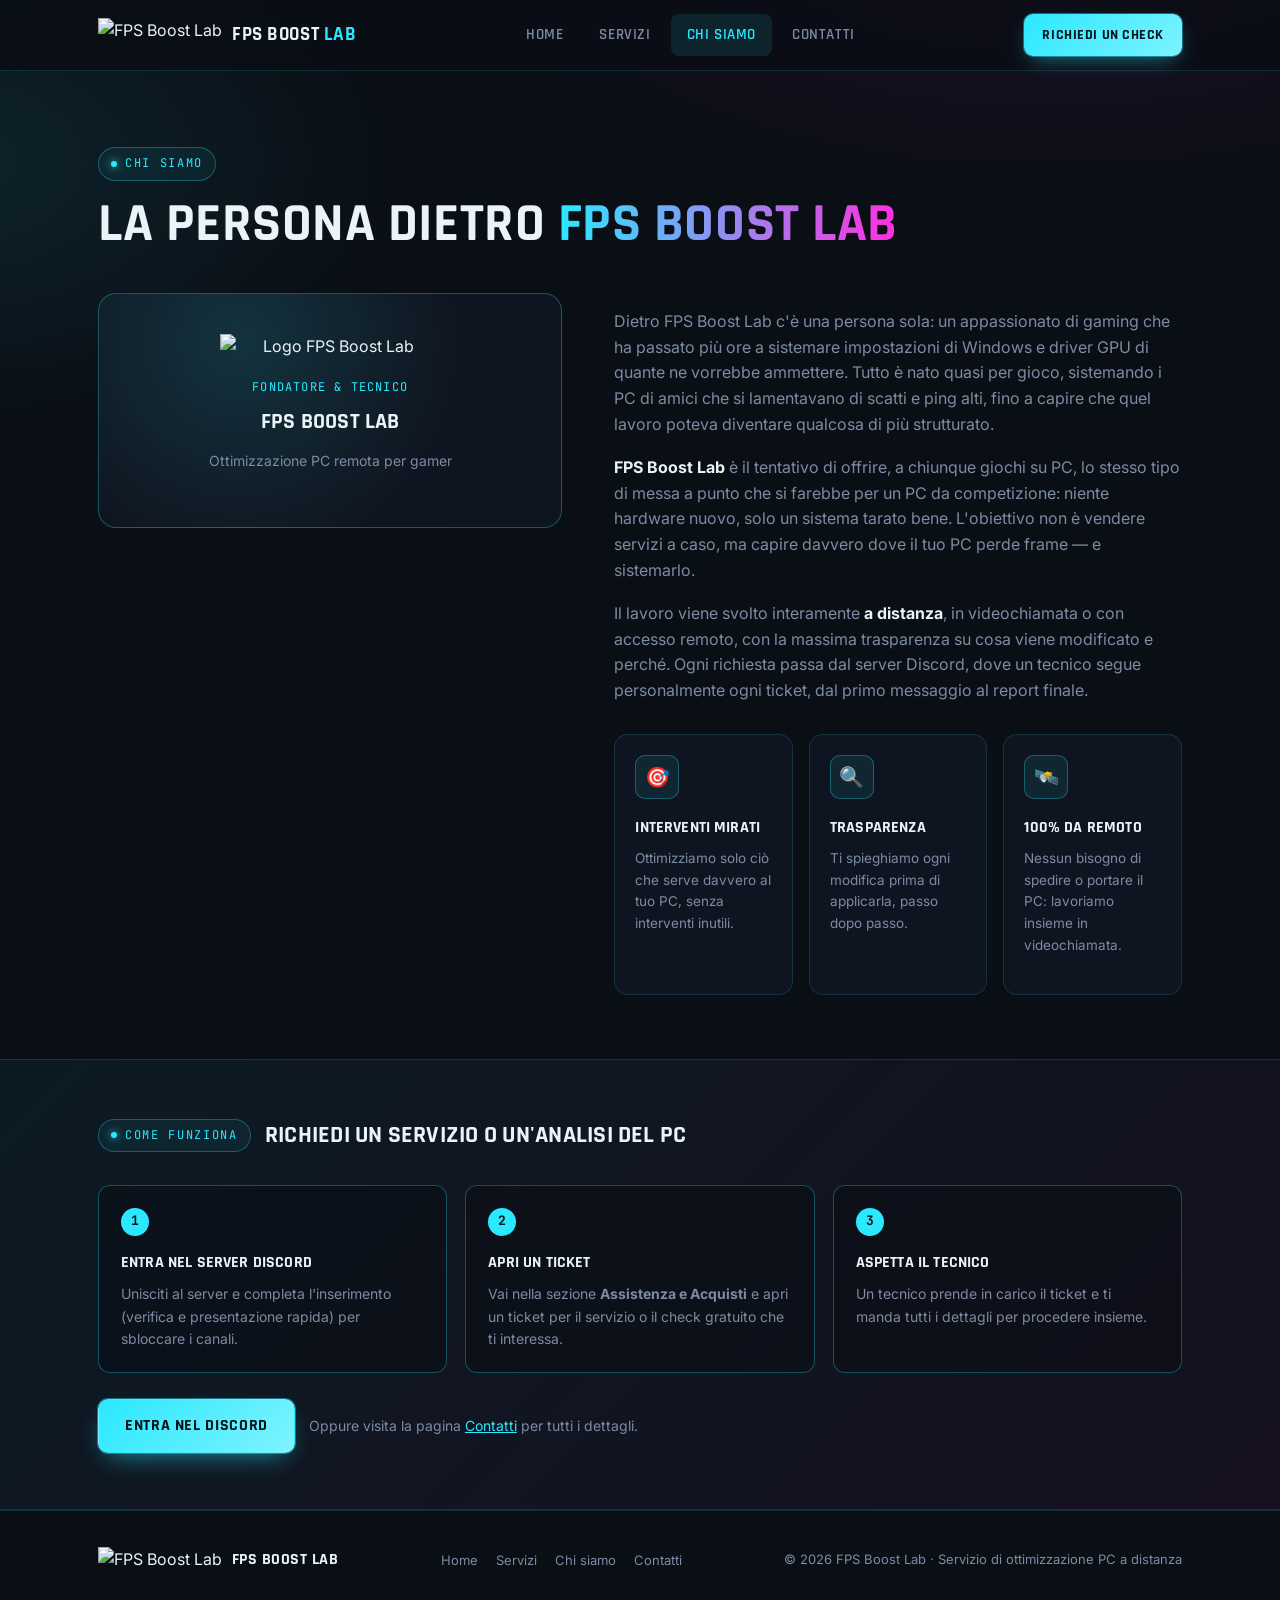
==== chi-siamo.html @ 1800bc4c "Add files via upload" ====
<!DOCTYPE html>
<html lang="it">
<head>
<meta charset="UTF-8">
<meta name="viewport" content="width=device-width, initial-scale=1.0">
<title>Chi siamo — FPS Boost Lab</title>
<meta name="description" content="Scopri chi c'è dietro FPS Boost Lab e perché è nato questo servizio di ottimizzazione PC.">
<link rel="stylesheet" href="style.css">
</head>
<body>

<header class="topbar">
  <div class="topbar-inner">
    <a href="index.html" class="brand">
      <img src="assets/logo.png" alt="FPS Boost Lab">
      <span class="brand-name">FPS Boost <span>Lab</span></span>
    </a>
    <nav class="mainnav">
      <ul>
        <li><a href="index.html">Home</a></li>
        <li><a href="servizi.html">Servizi</a></li>
        <li><a href="chi-siamo.html" class="active">Chi siamo</a></li>
        <li><a href="contatti.html">Contatti</a></li>
      </ul>
    </nav>
    <a class="nav-cta" href="contatti.html">Richiedi un check</a>
    <button class="burger" aria-label="Apri menu" aria-expanded="false">☰</button>
  </div>
</header>

<main>
  <section class="hero" style="padding-bottom:10px;">
    <div class="wrap">
      <span class="eyebrow">Chi siamo</span>
      <h1 style="margin-top:16px;">La persona dietro <span class="grad">FPS Boost Lab</span></h1>
    </div>
  </section>

  <section style="padding-top:10px;">
    <div class="wrap about-grid">
      <div class="about-emblem">
        <img src="assets/logo.png" alt="Logo FPS Boost Lab">
        <div class="role">Fondatore &amp; Tecnico</div>
        <h3>FPS Boost Lab</h3>
        <p style="color:var(--muted); font-size:14px; margin-top:10px;">Ottimizzazione PC remota per gamer</p>
      </div>

      <div class="about-body">
        <p>Dietro FPS Boost Lab c'è una persona sola: un appassionato di gaming che ha passato più ore a sistemare impostazioni di Windows e driver GPU di quante ne vorrebbe ammettere. Tutto è nato quasi per gioco, sistemando i PC di amici che si lamentavano di scatti e ping alti, fino a capire che quel lavoro poteva diventare qualcosa di più strutturato.</p>
        <p><strong>FPS Boost Lab</strong> è il tentativo di offrire, a chiunque giochi su PC, lo stesso tipo di messa a punto che si farebbe per un PC da competizione: niente hardware nuovo, solo un sistema tarato bene. L'obiettivo non è vendere servizi a caso, ma capire davvero dove il tuo PC perde frame — e sistemarlo.</p>
        <p>Il lavoro viene svolto interamente <strong>a distanza</strong>, in videochiamata o con accesso remoto, con la massima trasparenza su cosa viene modificato e perché. Ogni richiesta passa dal server Discord, dove un tecnico segue personalmente ogni ticket, dal primo messaggio al report finale.</p>

        <div class="values">
          <div class="card">
            <div class="icon">🎯</div>
            <h3 style="font-size:16px;">Interventi mirati</h3>
            <p style="font-size:13.5px;">Ottimizziamo solo ciò che serve davvero al tuo PC, senza interventi inutili.</p>
          </div>
          <div class="card">
            <div class="icon">🔍</div>
            <h3 style="font-size:16px;">Trasparenza</h3>
            <p style="font-size:13.5px;">Ti spieghiamo ogni modifica prima di applicarla, passo dopo passo.</p>
          </div>
          <div class="card">
            <div class="icon">🛰️</div>
            <h3 style="font-size:16px;">100% da remoto</h3>
            <p style="font-size:13.5px;">Nessun bisogno di spedire o portare il PC: lavoriamo insieme in videochiamata.</p>
          </div>
        </div>
      </div>
    </div>
  </section>
</main>

<section class="howto">
  <div class="wrap">
    <div class="howto-head">
      <span class="eyebrow">Come funziona</span>
      <h2>Richiedi un servizio o un'analisi del PC</h2>
    </div>
    <div class="howto-steps">
      <div class="howto-step">
        <div class="num">1</div>
        <h4>Entra nel server Discord</h4>
        <p>Unisciti al server e completa l'inserimento (verifica e presentazione rapida) per sbloccare i canali.</p>
      </div>
      <div class="howto-step">
        <div class="num">2</div>
        <h4>Apri un ticket</h4>
        <p>Vai nella sezione <strong>Assistenza e Acquisti</strong> e apri un ticket per il servizio o il check gratuito che ti interessa.</p>
      </div>
      <div class="howto-step">
        <div class="num">3</div>
        <h4>Aspetta il tecnico</h4>
        <p>Un tecnico prende in carico il ticket e ti manda tutti i dettagli per procedere insieme.</p>
      </div>
    </div>
    <div class="howto-cta">
      <a href="https://discord.gg/3msEmPQ2M" target="_blank" rel="noopener" class="btn btn-primary">Entra nel Discord</a>
      <p>Oppure visita la pagina <a href="contatti.html" style="color:var(--cyan)">Contatti</a> per tutti i dettagli.</p>
    </div>
  </div>
</section>

<footer class="site-footer">
  <div class="wrap footer-inner">
    <div class="footer-brand">
      <img src="assets/logo.png" alt="FPS Boost Lab">
      <span>FPS Boost Lab</span>
    </div>
    <ul class="footer-links">
      <li><a href="index.html">Home</a></li>
      <li><a href="servizi.html">Servizi</a></li>
      <li><a href="chi-siamo.html">Chi siamo</a></li>
      <li><a href="contatti.html">Contatti</a></li>
    </ul>
    <p>© 2026 FPS Boost Lab · Servizio di ottimizzazione PC a distanza</p>
  </div>
</footer>

<script src="script.js"></script>
</body>
</html>
---- style.css ----
/* ==========================================================================
   FPS BOOST LAB — design tokens
   Palette:  --bg #0a0e15 · --bg-panel #0f1520 · --bg-panel-2 #131b28
             --cyan #2be8ff · --magenta #ff2ee0 · --green #33ffb0 (benchmark "good")
             --text #eaf3f7 · --muted #7d8ba3 · --line rgba(43,232,255,.14)
   Type: display "Rajdhani" (angular/tech) · body "Inter" · data "JetBrains Mono"
   ========================================================================== */

@import url('https://fonts.googleapis.com/css2?family=Rajdhani:wght@500;600;700&family=Inter:wght@400;500;600&family=JetBrains+Mono:wght@400;500;700&display=swap');

:root{
  --bg:#0a0e15;
  --bg-panel:#0f1520;
  --bg-panel-2:#131b28;
  --cyan:#2be8ff;
  --magenta:#ff2ee0;
  --green:#33ffb0;
  --text:#eaf3f7;
  --muted:#7d8ba3;
  --line: rgba(43,232,255,.14);
  --line-strong: rgba(43,232,255,.3);
  --radius: 14px;
  --maxw: 1140px;
}

*{box-sizing:border-box;}
html{scroll-behavior:smooth;}
body{
  margin:0;
  background:
    radial-gradient(1100px 560px at 82% -8%, rgba(255,46,224,.10), transparent 60%),
    radial-gradient(900px 500px at -6% 10%, rgba(43,232,255,.10), transparent 55%),
    var(--bg);
  color:var(--text);
  font-family:'Inter', system-ui, sans-serif;
  line-height:1.6;
  -webkit-font-smoothing:antialiased;
}
h1,h2,h3,h4,.display{
  font-family:'Rajdhani', sans-serif;
  font-weight:700;
  letter-spacing:.01em;
  margin:0;
  text-transform:uppercase;
}
.mono{font-family:'JetBrains Mono', monospace;}
a{color:inherit;}
img{max-width:100%;display:block;}
:focus-visible{outline:2px solid var(--cyan); outline-offset:3px;}

.wrap{max-width:var(--maxw); margin:0 auto; padding:0 28px;}
.eyebrow{
  display:inline-flex; align-items:center; gap:8px;
  font-family:'JetBrains Mono', monospace;
  font-size:12px; letter-spacing:.14em; text-transform:uppercase;
  color:var(--cyan);
  border:1px solid var(--line-strong);
  background:rgba(43,232,255,.06);
  padding:6px 12px; border-radius:999px;
}
.eyebrow::before{content:''; width:6px; height:6px; border-radius:50%; background:var(--cyan); box-shadow:0 0 8px var(--cyan);}

/* ---------- top bar ---------- */
.topbar{
  position:sticky; top:0; z-index:50;
  background:rgba(10,14,21,.82);
  backdrop-filter: blur(10px);
  border-bottom:1px solid var(--line);
}
.topbar-inner{
  max-width:var(--maxw); margin:0 auto; padding:14px 28px;
  display:flex; align-items:center; justify-content:space-between; gap:20px;
}
.brand{display:flex; align-items:center; gap:10px; text-decoration:none;}
.brand img{height:34px; width:auto;}
.brand-name{font-family:'Rajdhani', sans-serif; font-weight:700; font-size:19px; letter-spacing:.03em; text-transform:uppercase;}
.brand-name span{color:var(--cyan);}

nav.mainnav ul{list-style:none; display:flex; gap:4px; margin:0; padding:0;}
nav.mainnav a{
  display:block; padding:9px 16px; border-radius:8px;
  font-family:'Rajdhani', sans-serif; font-weight:600; font-size:15px; letter-spacing:.04em;
  text-transform:uppercase; text-decoration:none; color:var(--muted);
  transition:color .15s ease, background .15s ease;
}
nav.mainnav a:hover{color:var(--text); background:rgba(43,232,255,.07);}
nav.mainnav a.active{color:var(--cyan); background:rgba(43,232,255,.1);}

.nav-cta{
  font-family:'Rajdhani', sans-serif; font-weight:700; font-size:14px; letter-spacing:.04em; text-transform:uppercase;
  color:#04121a; background:linear-gradient(135deg, var(--cyan), #7ef3ff);
  padding:10px 18px; border-radius:9px; text-decoration:none;
  box-shadow:0 0 0 1px rgba(43,232,255,.4), 0 8px 22px -8px rgba(43,232,255,.6);
  white-space:nowrap;
}
.nav-cta:hover{filter:brightness(1.08);}

.burger{display:none;}

/* ---------- buttons ---------- */
.btn{
  display:inline-flex; align-items:center; gap:10px;
  font-family:'Rajdhani', sans-serif; font-weight:700; font-size:16px; letter-spacing:.04em; text-transform:uppercase;
  padding:13px 26px; border-radius:10px; text-decoration:none; cursor:pointer; border:1px solid transparent;
}
.btn-primary{
  color:#04121a; background:linear-gradient(135deg, var(--cyan), #7ef3ff);
  box-shadow:0 0 0 1px rgba(43,232,255,.4), 0 10px 26px -10px rgba(43,232,255,.65);
}
.btn-primary:hover{filter:brightness(1.06); transform:translateY(-1px);}
.btn-ghost{
  color:var(--text); background:rgba(255,255,255,.02); border-color:var(--line-strong);
}
.btn-ghost:hover{background:rgba(43,232,255,.07); border-color:var(--cyan);}
.btn-magenta{
  color:#1a0316; background:linear-gradient(135deg, var(--magenta), #ff8af2);
  box-shadow:0 0 0 1px rgba(255,46,224,.4), 0 10px 26px -10px rgba(255,46,224,.6);
}
.btn-magenta:hover{filter:brightness(1.06); transform:translateY(-1px);}
.btn-block{width:100%; justify-content:center;}

/* ---------- hero ---------- */
.hero{padding:76px 0 60px;}
.hero-grid{display:grid; grid-template-columns:1.05fr .95fr; gap:56px; align-items:center;}
.hero h1{font-size:clamp(34px,5vw,54px); line-height:1.05; margin:18px 0 20px;}
.hero h1 .grad{
  background:linear-gradient(90deg, var(--cyan), var(--magenta));
  -webkit-background-clip:text; background-clip:text; color:transparent;
}
.hero p.lead{color:var(--muted); font-size:17px; max-width:52ch; margin-bottom:30px;}
.hero-actions{display:flex; gap:14px; flex-wrap:wrap;}

/* ---------- HUD benchmark panel (signature element) ---------- */
.hud{
  background:linear-gradient(180deg, var(--bg-panel-2), var(--bg-panel));
  border:1px solid var(--line-strong);
  border-radius:16px;
  padding:22px 22px 24px;
  position:relative;
  overflow:hidden;
  box-shadow:0 0 0 1px rgba(0,0,0,.4), 0 30px 60px -30px rgba(43,232,255,.35);
}
.hud::before{
  content:''; position:absolute; inset:0;
  background: repeating-linear-gradient( to bottom, rgba(255,255,255,.02) 0px, rgba(255,255,255,.02) 1px, transparent 1px, transparent 3px);
  pointer-events:none;
}
.hud-head{display:flex; align-items:center; justify-content:space-between; margin-bottom:16px;}
.hud-title{font-family:'JetBrains Mono'; font-size:12px; letter-spacing:.12em; color:var(--muted); text-transform:uppercase;}
.hud-dot{display:flex; gap:6px;}
.hud-dot span{width:8px; height:8px; border-radius:50%; background:#233246;}
.hud-dot span:nth-child(1){background:var(--magenta);}
.hud-dot span:nth-child(2){background:#f4c04a;}
.hud-dot span:nth-child(3){background:var(--green);}

.fps-readout{display:flex; align-items:baseline; gap:10px; margin-bottom:6px;}
.fps-num{font-family:'JetBrains Mono'; font-weight:700; font-size:52px; color:var(--cyan); text-shadow:0 0 22px rgba(43,232,255,.55);}
.fps-unit{font-family:'JetBrains Mono'; color:var(--muted); font-size:14px;}
.fps-label{font-family:'JetBrains Mono'; font-size:12px; color:var(--muted); margin-bottom:18px;}

.bars{display:flex; align-items:flex-end; gap:6px; height:74px; margin-bottom:20px;}
.bars i{
  flex:1; display:block; border-radius:3px 3px 0 0;
  background:linear-gradient(180deg, var(--cyan), rgba(43,232,255,.15));
  animation: rise 2.4s ease-in-out infinite alternate;
}
.bars i:nth-child(odd){background:linear-gradient(180deg, var(--magenta), rgba(255,46,224,.15)); animation-duration:2.8s;}
@keyframes rise{ from{ transform:scaleY(.35); } to{ transform:scaleY(1); } }
.bars i{transform-origin:bottom;}

.hud-stats{display:grid; grid-template-columns:repeat(3,1fr); gap:10px; border-top:1px solid var(--line); padding-top:16px;}
.hud-stats div{text-align:left;}
.hud-stats .v{font-family:'JetBrains Mono'; font-weight:700; color:var(--green); font-size:16px;}
.hud-stats .k{font-size:11px; color:var(--muted); text-transform:uppercase; letter-spacing:.08em; margin-top:2px;}

@media (prefers-reduced-motion: reduce){
  .bars i{animation:none; transform:scaleY(.8);}
}

/* ---------- section basics ---------- */
section{padding:64px 0;}
.section-head{max-width:640px; margin-bottom:38px;}
.section-head h2{font-size:clamp(26px,3.4vw,36px); margin-top:14px;}
.section-head p{color:var(--muted); margin-top:12px; font-size:16px;}

.divider{height:1px; background:var(--line); border:0; margin:0;}

/* ---------- cards ---------- */
.grid{display:grid; gap:20px;}
.grid-3{grid-template-columns:repeat(3,1fr);}
.grid-2{grid-template-columns:repeat(2,1fr);}

.card{
  background:var(--bg-panel);
  border:1px solid var(--line);
  border-radius:var(--radius);
  padding:26px;
  transition:border-color .15s ease, transform .15s ease, background .15s ease;
}
.card:hover{border-color:var(--line-strong); transform:translateY(-3px); background:var(--bg-panel-2);}
.card .icon{
  width:44px; height:44px; border-radius:10px;
  display:flex; align-items:center; justify-content:center;
  background:rgba(43,232,255,.08); border:1px solid var(--line-strong);
  margin-bottom:16px; font-size:20px;
}
.card h3{font-size:19px; margin-bottom:8px;}
.card p{color:var(--muted); font-size:14.5px; margin:0;}
.card .link{display:inline-flex; align-items:center; gap:6px; margin-top:16px; color:var(--cyan); font-family:'Rajdhani'; font-weight:700; text-transform:uppercase; font-size:14px; letter-spacing:.04em; text-decoration:none;}
.card .link:hover{text-decoration:underline;}

/* ---------- service cards (servizi page) ---------- */
.svc-card{
  background:var(--bg-panel);
  border:1px solid var(--line);
  border-radius:var(--radius);
  padding:28px;
  display:flex; flex-direction:column; gap:14px;
  position:relative;
}
.svc-card.featured{border-color:var(--magenta); box-shadow:0 0 0 1px rgba(255,46,224,.25), 0 20px 50px -30px rgba(255,46,224,.5);}
.svc-tag{
  position:absolute; top:-12px; right:20px;
  font-family:'JetBrains Mono'; font-size:11px; letter-spacing:.08em; text-transform:uppercase;
  background:linear-gradient(135deg, var(--magenta), #ff8af2); color:#1a0316;
  padding:5px 12px; border-radius:999px; font-weight:700;
}
.svc-top{display:flex; align-items:flex-start; justify-content:space-between; gap:14px;}
.svc-card h3{font-size:20px; line-height:1.25;}
.svc-price{font-family:'JetBrains Mono'; font-weight:700; color:var(--cyan); font-size:20px; white-space:nowrap;}
.svc-price small{color:var(--muted); font-weight:400; font-size:12px;}
.svc-card p{color:var(--muted); font-size:14.5px; margin:0;}
.svc-list{list-style:none; margin:4px 0 0; padding:0; display:flex; flex-direction:column; gap:8px;}
.svc-list li{font-size:13.5px; color:var(--text); display:flex; gap:8px; align-items:flex-start;}
.svc-list li::before{content:'▸'; color:var(--cyan); flex:none;}

/* ---------- how-to strip (footer note, all pages) ---------- */
.howto{
  background:linear-gradient(135deg, rgba(43,232,255,.06), rgba(255,46,224,.05));
  border-top:1px solid var(--line); border-bottom:1px solid var(--line);
  padding:56px 0;
}
.howto-head{display:flex; align-items:center; gap:14px; margin-bottom:30px; flex-wrap:wrap;}
.howto-head h2{font-size:24px;}
.howto-steps{display:grid; grid-template-columns:repeat(3,1fr); gap:18px;}
.howto-step{
  background:rgba(10,14,21,.55); border:1px solid var(--line-strong); border-radius:12px; padding:22px;
  position:relative;
}
.howto-step .num{
  font-family:'JetBrains Mono'; font-weight:700; font-size:13px; color:#04121a;
  background:var(--cyan); width:28px; height:28px; border-radius:50%;
  display:flex; align-items:center; justify-content:center; margin-bottom:14px;
}
.howto-step h4{font-size:16px; margin-bottom:8px;}
.howto-step p{color:var(--muted); font-size:14px; margin:0;}
.howto-cta{margin-top:26px; display:flex; gap:14px; align-items:center; flex-wrap:wrap;}
.howto-cta p{color:var(--muted); font-size:14px; margin:0;}

/* ---------- footer ---------- */
footer.site-footer{padding:36px 0; border-top:1px solid var(--line);}
.footer-inner{display:flex; align-items:center; justify-content:space-between; gap:20px; flex-wrap:wrap;}
.footer-brand{display:flex; align-items:center; gap:10px;}
.footer-brand img{height:26px;}
.footer-brand span{font-family:'Rajdhani'; font-weight:700; letter-spacing:.03em; text-transform:uppercase;}
footer.site-footer p{color:var(--muted); font-size:13px; margin:0;}
.footer-links{display:flex; gap:18px; list-style:none; margin:0; padding:0;}
.footer-links a{font-size:13px; color:var(--muted); text-decoration:none;}
.footer-links a:hover{color:var(--cyan);}

/* ---------- chi siamo page ---------- */
.about-grid{display:grid; grid-template-columns:.9fr 1.1fr; gap:52px; align-items:start;}
.about-emblem{
  background:radial-gradient(circle at 30% 20%, rgba(43,232,255,.14), transparent 60%), var(--bg-panel);
  border:1px solid var(--line-strong); border-radius:18px; padding:40px; text-align:center;
}
.about-emblem img{width:100%; max-width:220px; margin:0 auto 18px;}
.about-emblem .role{font-family:'JetBrains Mono'; font-size:12px; color:var(--cyan); letter-spacing:.1em; text-transform:uppercase;}
.about-emblem h3{margin-top:8px; font-size:22px;}
.about-body p{color:var(--muted); font-size:16px; margin-bottom:18px;}
.about-body strong{color:var(--text);}
.values{display:grid; grid-template-columns:repeat(3,1fr); gap:16px; margin-top:30px;}
.values .card{padding:20px;}

/* ---------- contatti page ---------- */
.discord-card{
  background:linear-gradient(160deg, rgba(88,101,242,.14), var(--bg-panel));
  border:1px solid rgba(88,101,242,.4);
  border-radius:18px; padding:40px; text-align:center;
}
.discord-card .icon-lg{
  width:64px; height:64px; border-radius:16px; margin:0 auto 18px;
  display:flex; align-items:center; justify-content:center; font-size:30px;
  background:rgba(88,101,242,.18); border:1px solid rgba(88,101,242,.5);
}
.discord-card h3{font-size:24px; margin-bottom:10px;}
.discord-card p{color:var(--muted); max-width:46ch; margin:0 auto 22px;}
.contact-alt{display:grid; grid-template-columns:repeat(2,1fr); gap:20px; margin-top:26px;}

/* ---------- responsive ---------- */
@media (max-width: 880px){
  .hero-grid{grid-template-columns:1fr; gap:40px;}
  .grid-3{grid-template-columns:1fr 1fr;}
  .about-grid{grid-template-columns:1fr;}
  .values{grid-template-columns:1fr;}
  .howto-steps{grid-template-columns:1fr;}
  .contact-alt{grid-template-columns:1fr;}
}
@media (max-width: 680px){
  nav.mainnav{position:fixed; top:64px; left:0; right:0; bottom:0; background:var(--bg); padding:20px 28px; transform:translateX(100%); transition:transform .2s ease; z-index:49; border-top:1px solid var(--line);}
  nav.mainnav.open{transform:translateX(0);}
  nav.mainnav ul{flex-direction:column; gap:2px;}
  nav.mainnav a{font-size:20px; padding:14px 10px;}
  .burger{display:flex; align-items:center; justify-content:center; width:40px; height:40px; border-radius:8px; border:1px solid var(--line-strong); background:transparent; color:var(--text); cursor:pointer;}
  .nav-cta{display:none;}
  .grid-3, .grid-2{grid-template-columns:1fr;}
  .hero{padding:48px 0 40px;}
}
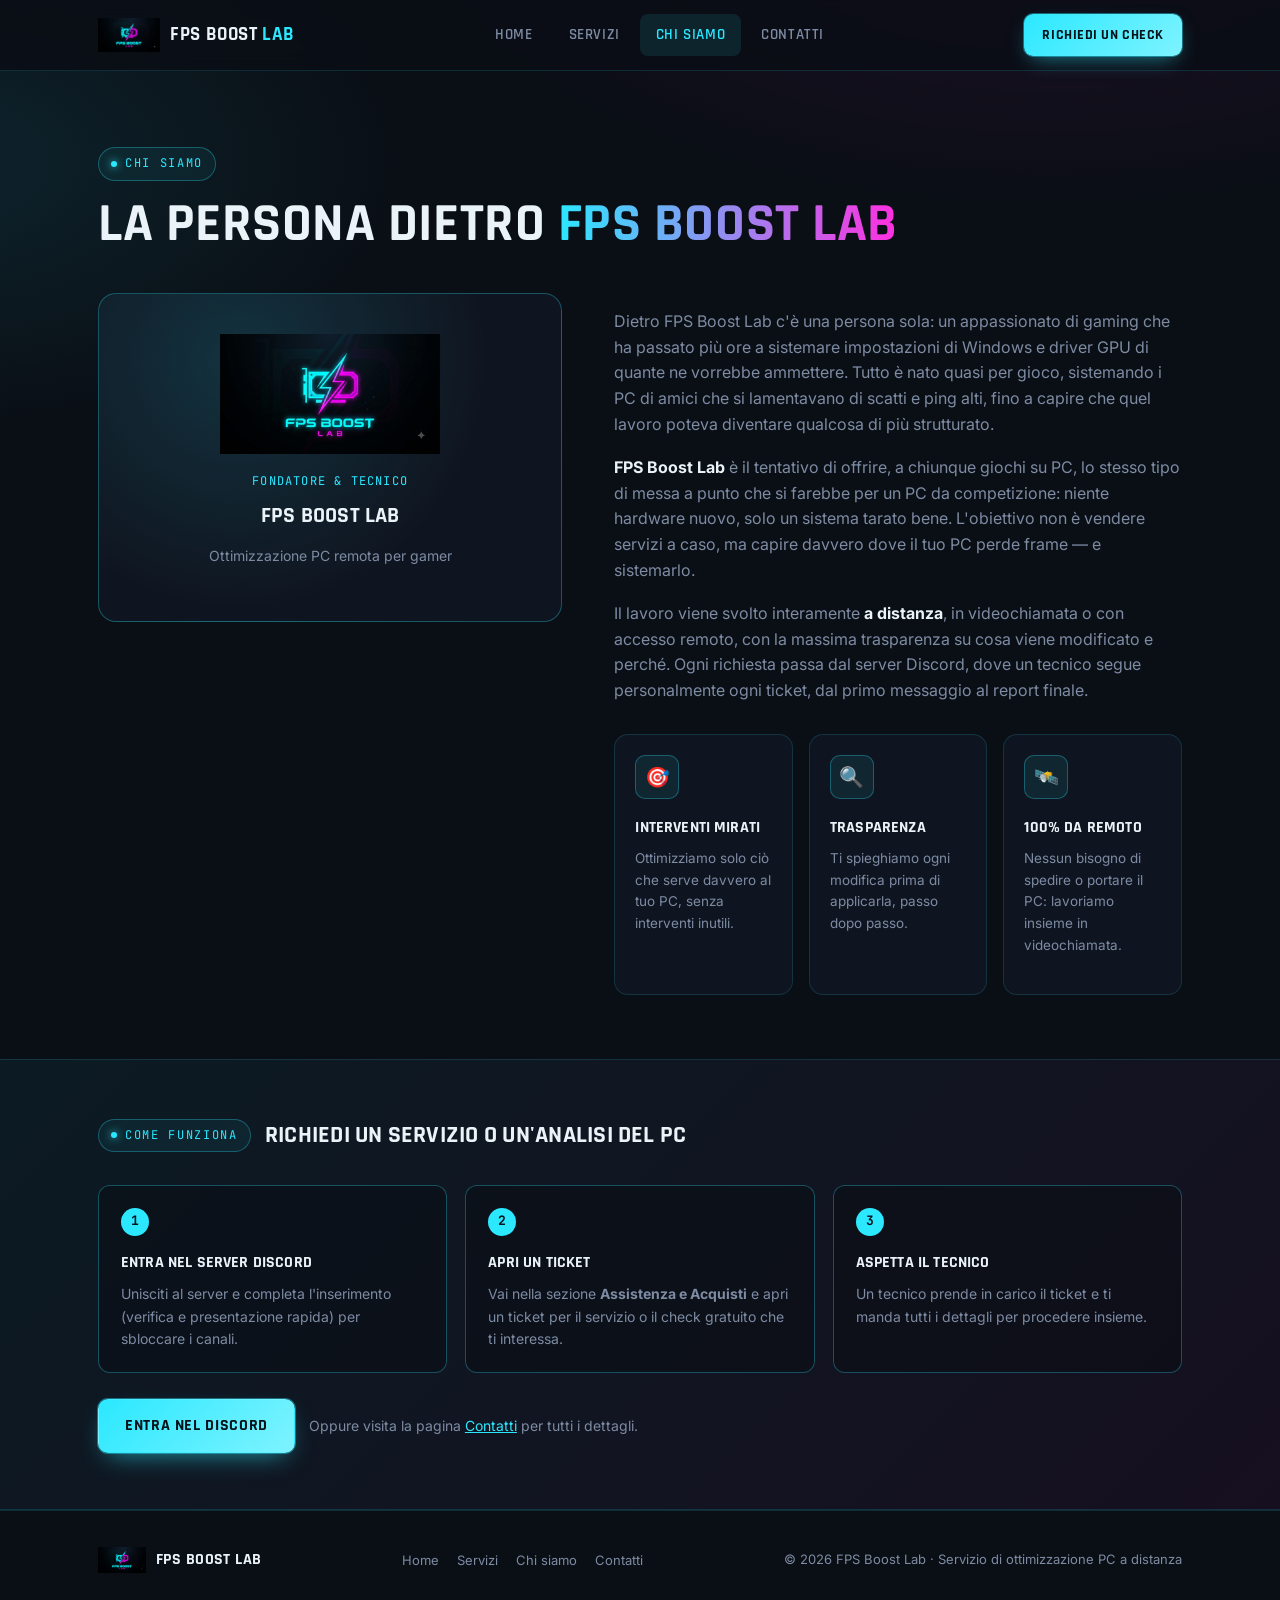
==== commit 9752e8f7: "Add files via upload" ====
--- a/chi-siamo.html
+++ b/chi-siamo.html
@@ -12,7 +12,7 @@
 <header class="topbar">
   <div class="topbar-inner">
     <a href="index.html" class="brand">
-      <img src="assets/logo.png" alt="FPS Boost Lab">
+      <img src="logo.png" alt="FPS Boost Lab">
       <span class="brand-name">FPS Boost <span>Lab</span></span>
     </a>
     <nav class="mainnav">
@@ -39,7 +39,7 @@
   <section style="padding-top:10px;">
     <div class="wrap about-grid">
       <div class="about-emblem">
-        <img src="assets/logo.png" alt="Logo FPS Boost Lab">
+        <img src="logo.png" alt="Logo FPS Boost Lab">
         <div class="role">Fondatore &amp; Tecnico</div>
         <h3>FPS Boost Lab</h3>
         <p style="color:var(--muted); font-size:14px; margin-top:10px;">Ottimizzazione PC remota per gamer</p>
@@ -105,7 +105,7 @@
 <footer class="site-footer">
   <div class="wrap footer-inner">
     <div class="footer-brand">
-      <img src="assets/logo.png" alt="FPS Boost Lab">
+      <img src="logo.png" alt="FPS Boost Lab">
       <span>FPS Boost Lab</span>
     </div>
     <ul class="footer-links">
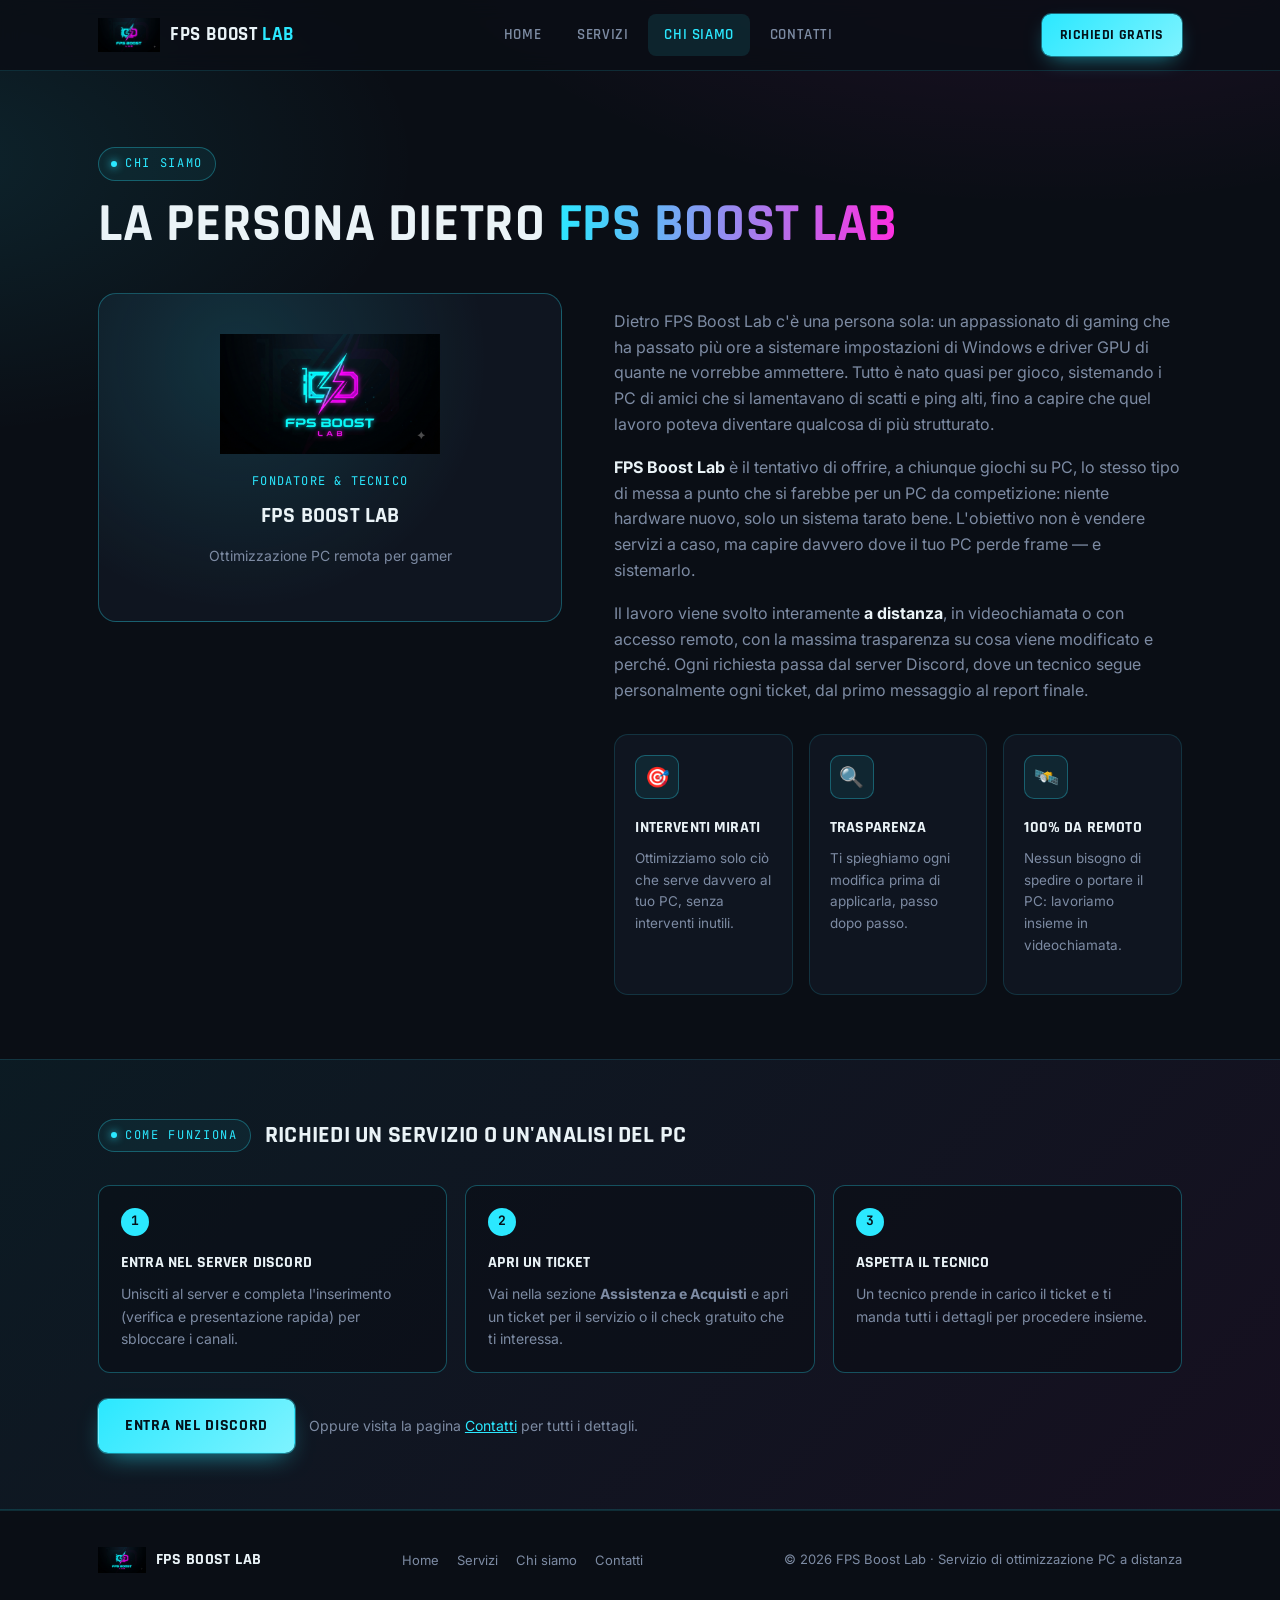
==== commit 2e5ae084: "Add files via upload" ====
--- a/chi-siamo.html
+++ b/chi-siamo.html
@@ -23,7 +23,7 @@
         <li><a href="contatti.html">Contatti</a></li>
       </ul>
     </nav>
-    <a class="nav-cta" href="contatti.html">Richiedi un check</a>
+    <a class="nav-cta" href="contatti.html">Richiedi gratis</a>
     <button class="burger" aria-label="Apri menu" aria-expanded="false">☰</button>
   </div>
 </header>
